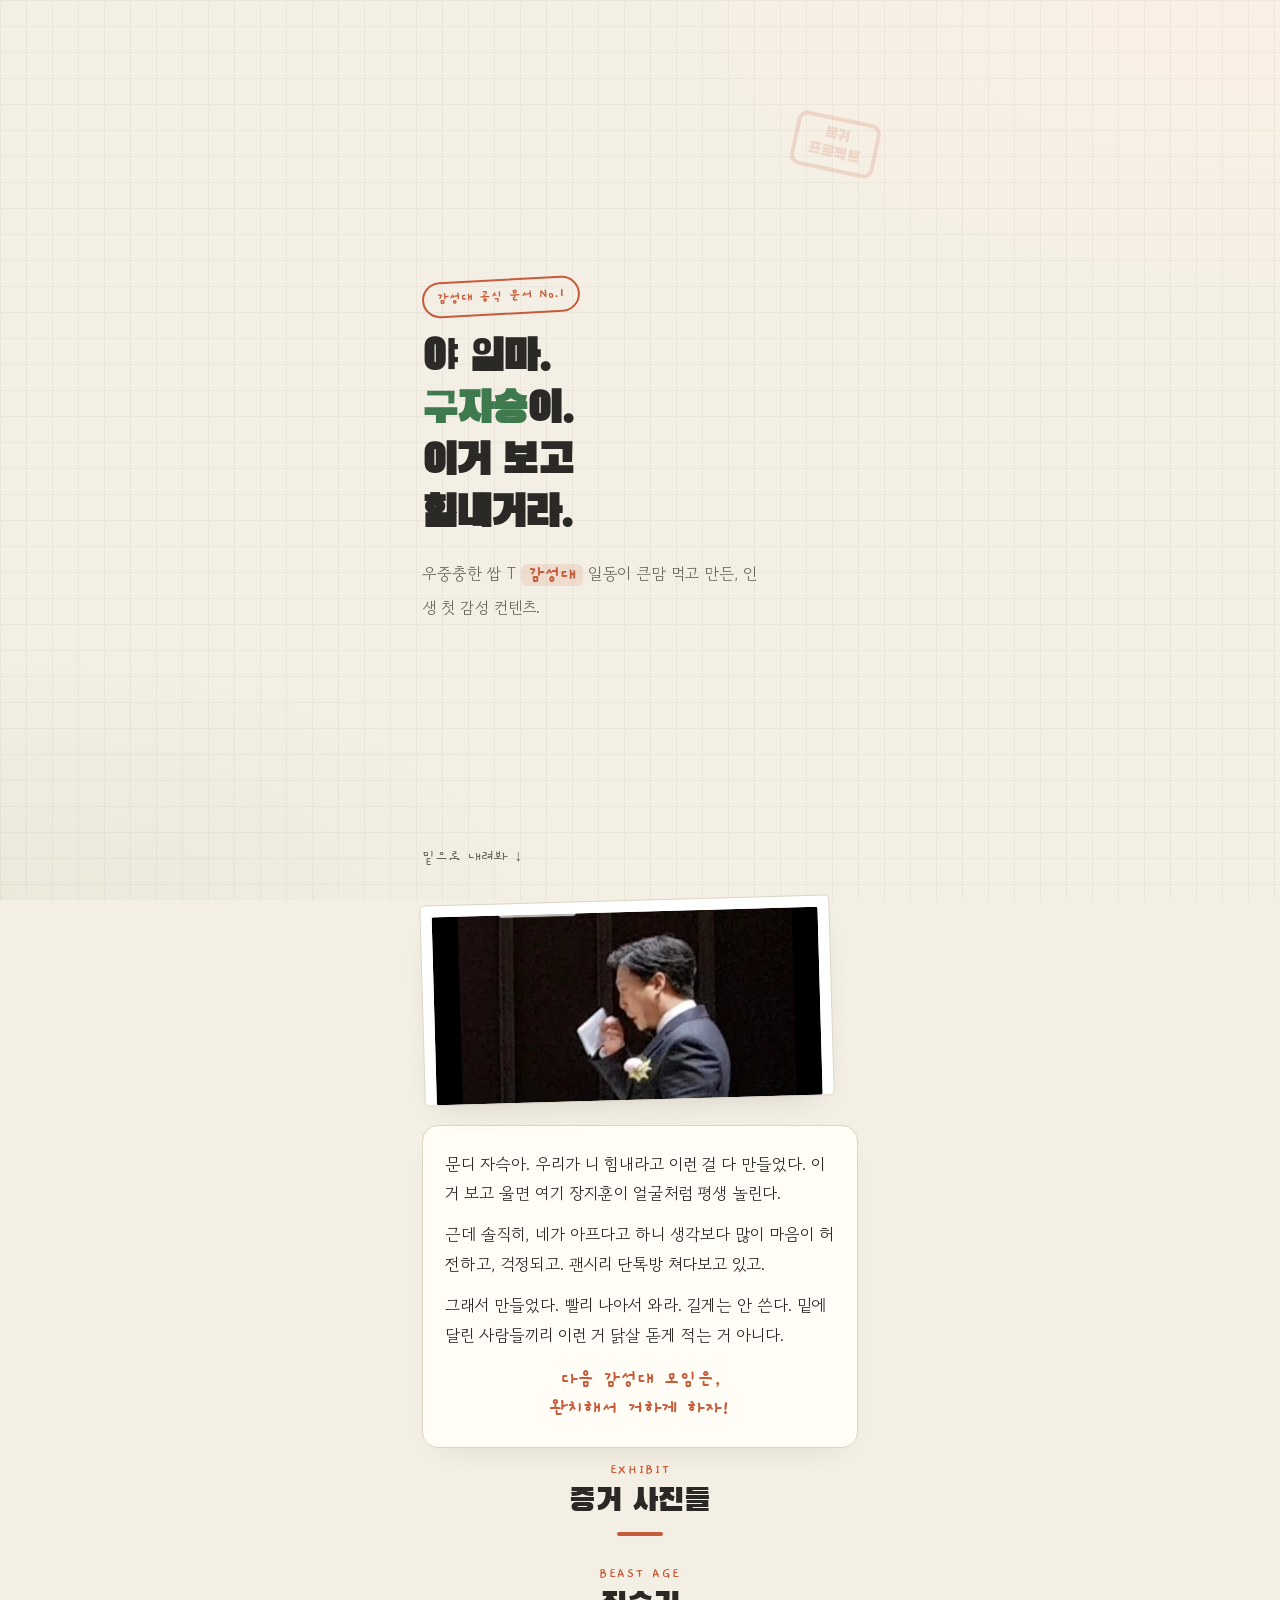
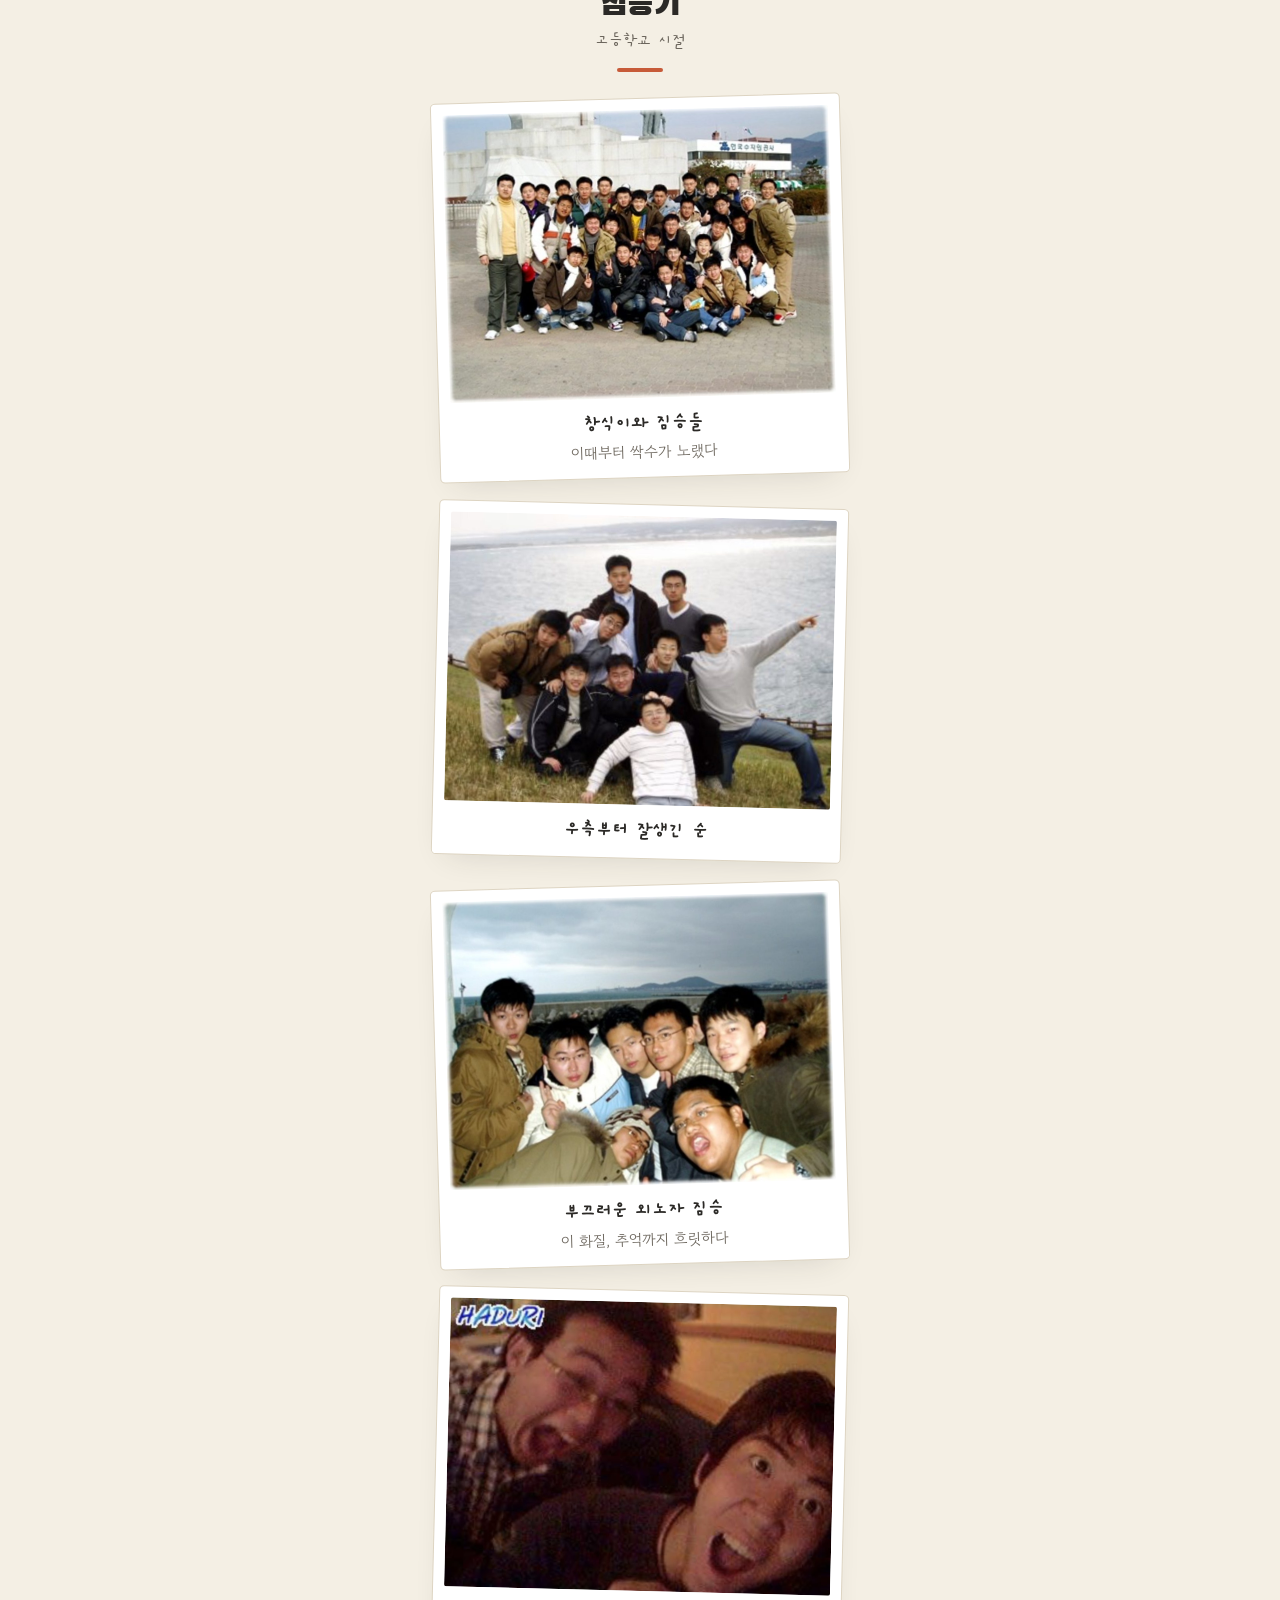
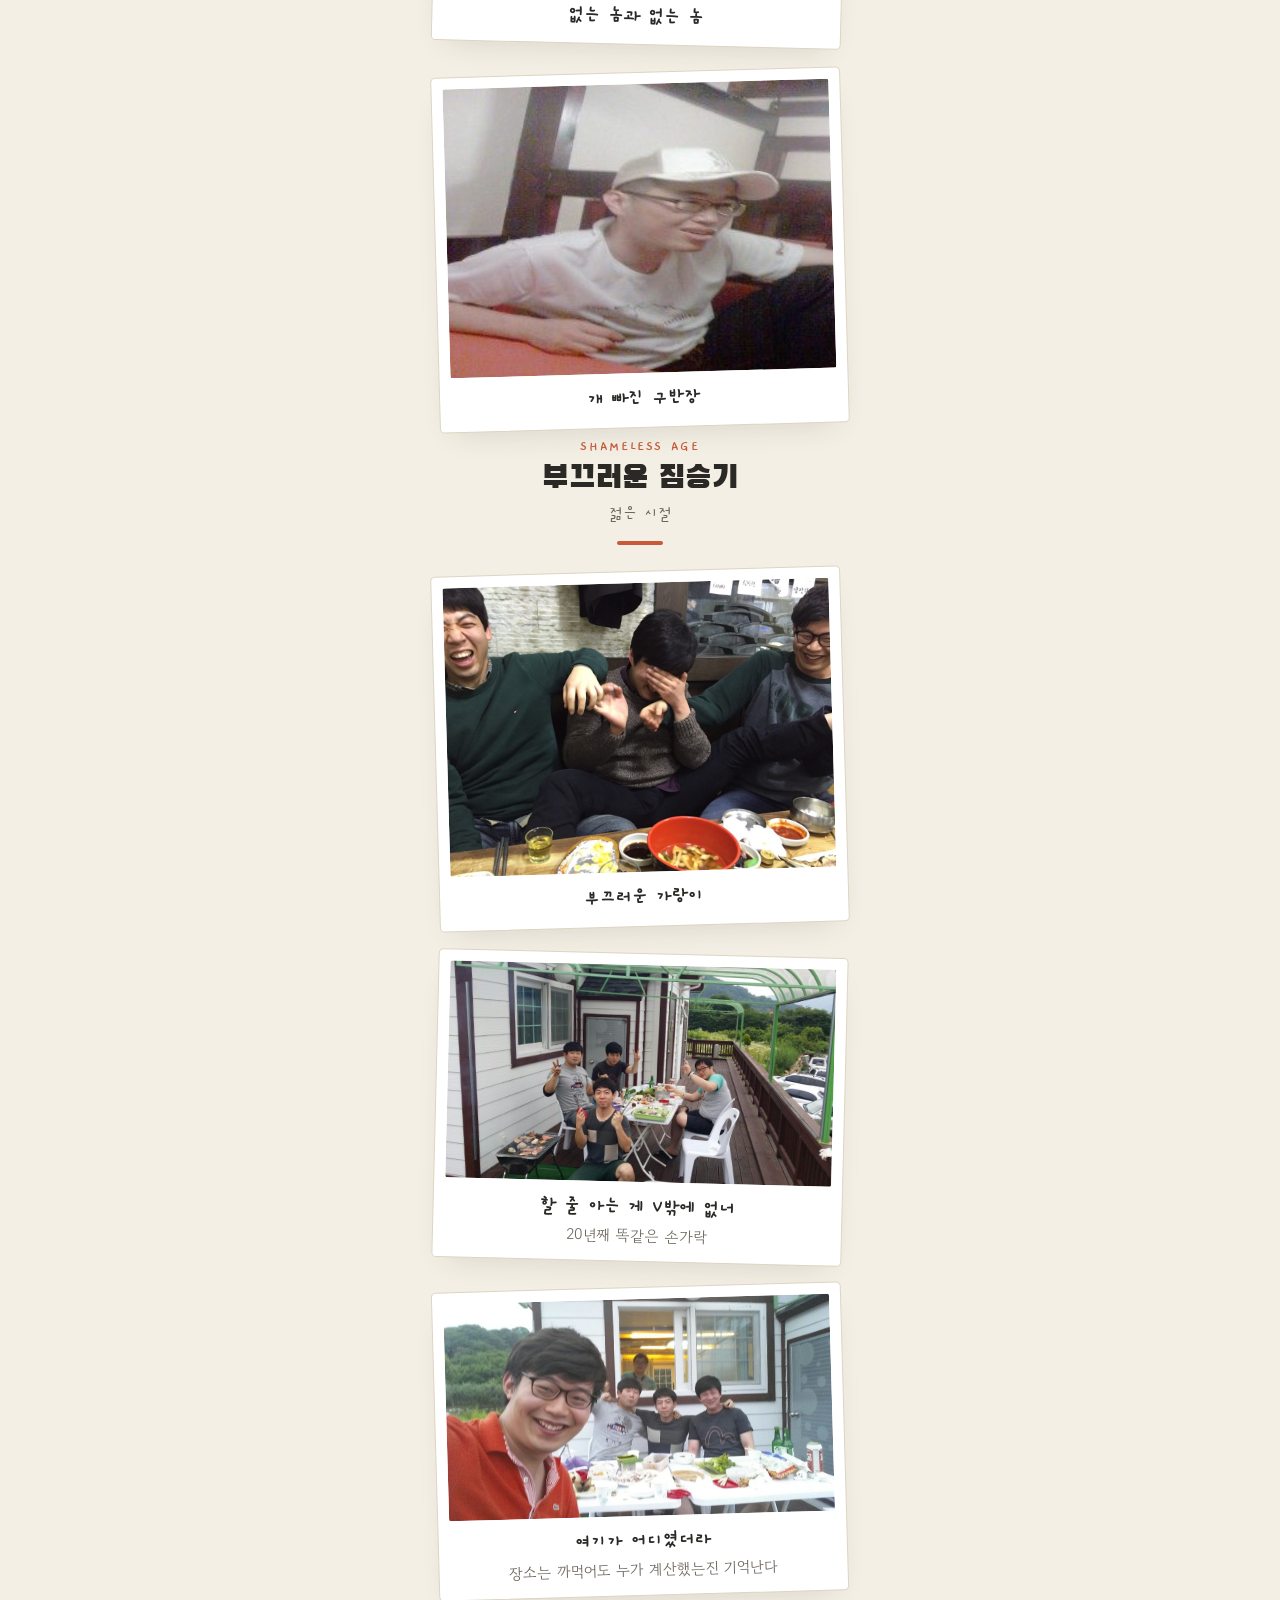
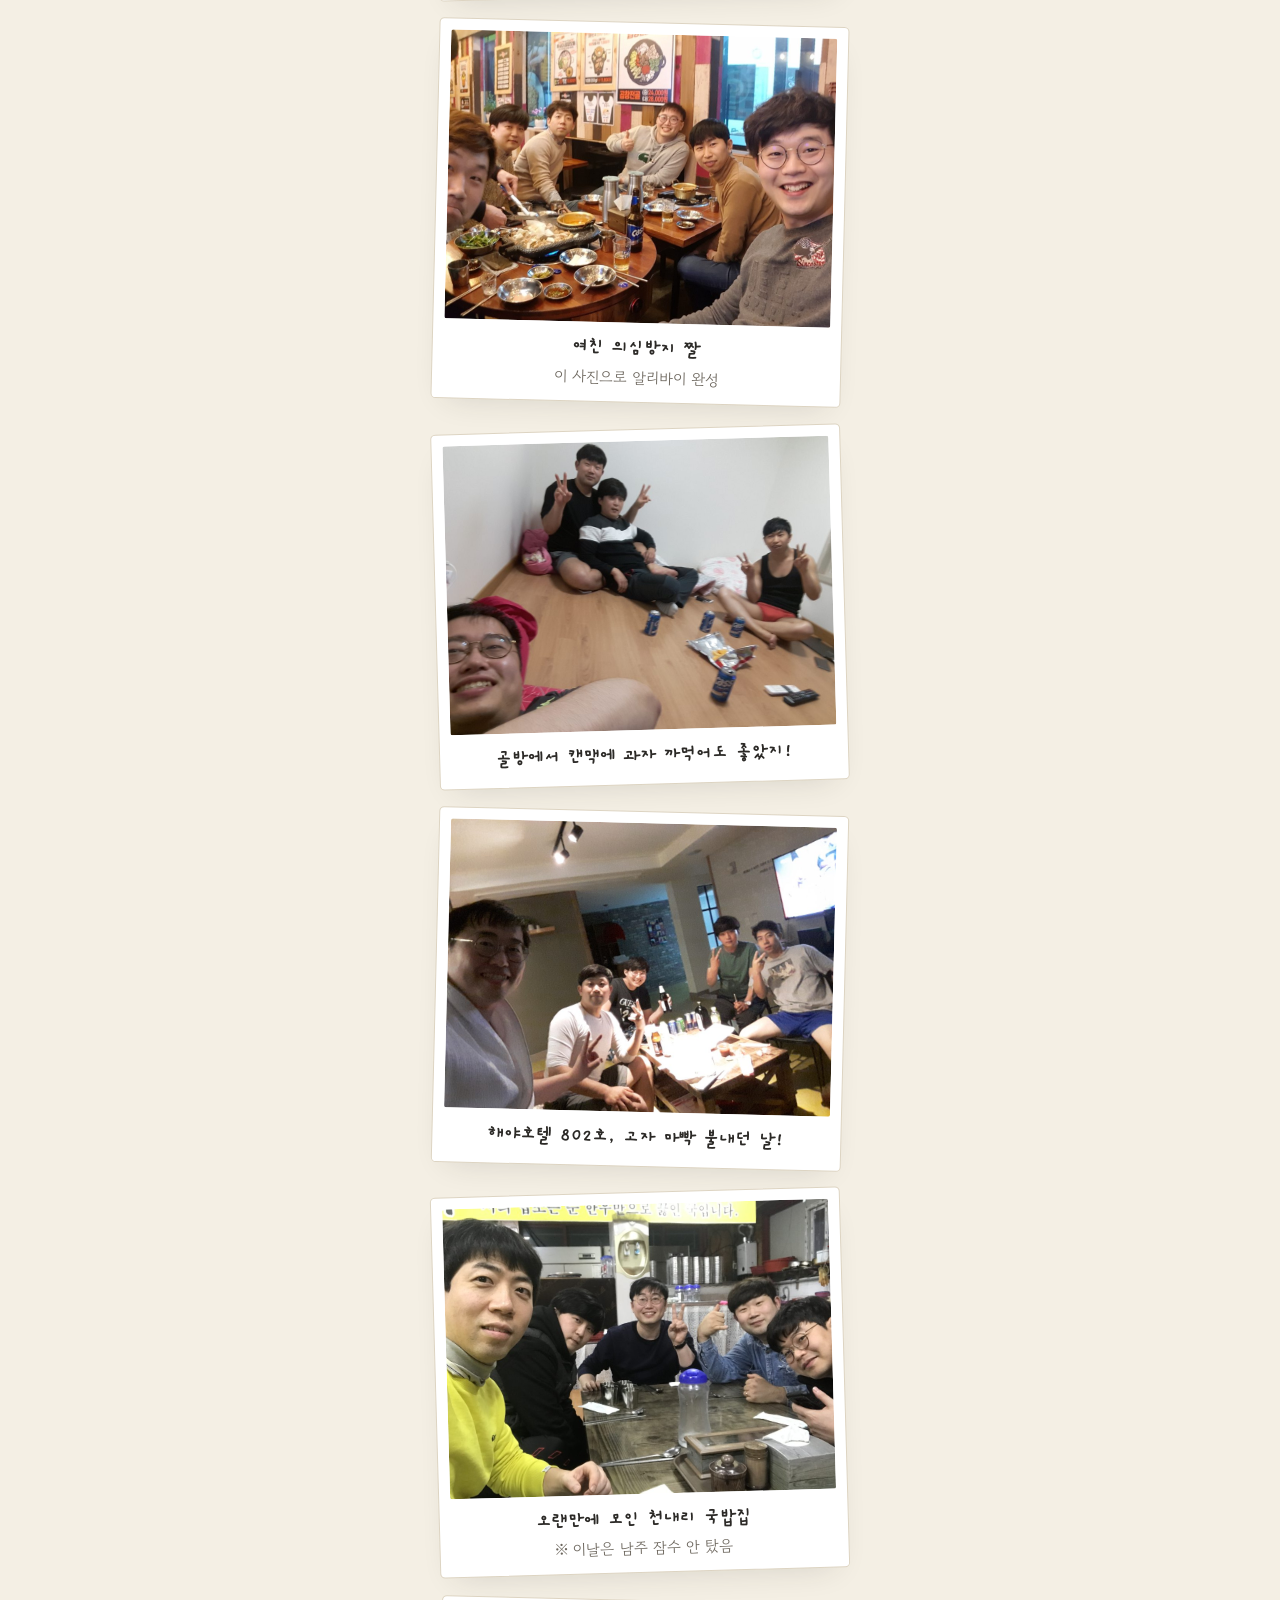
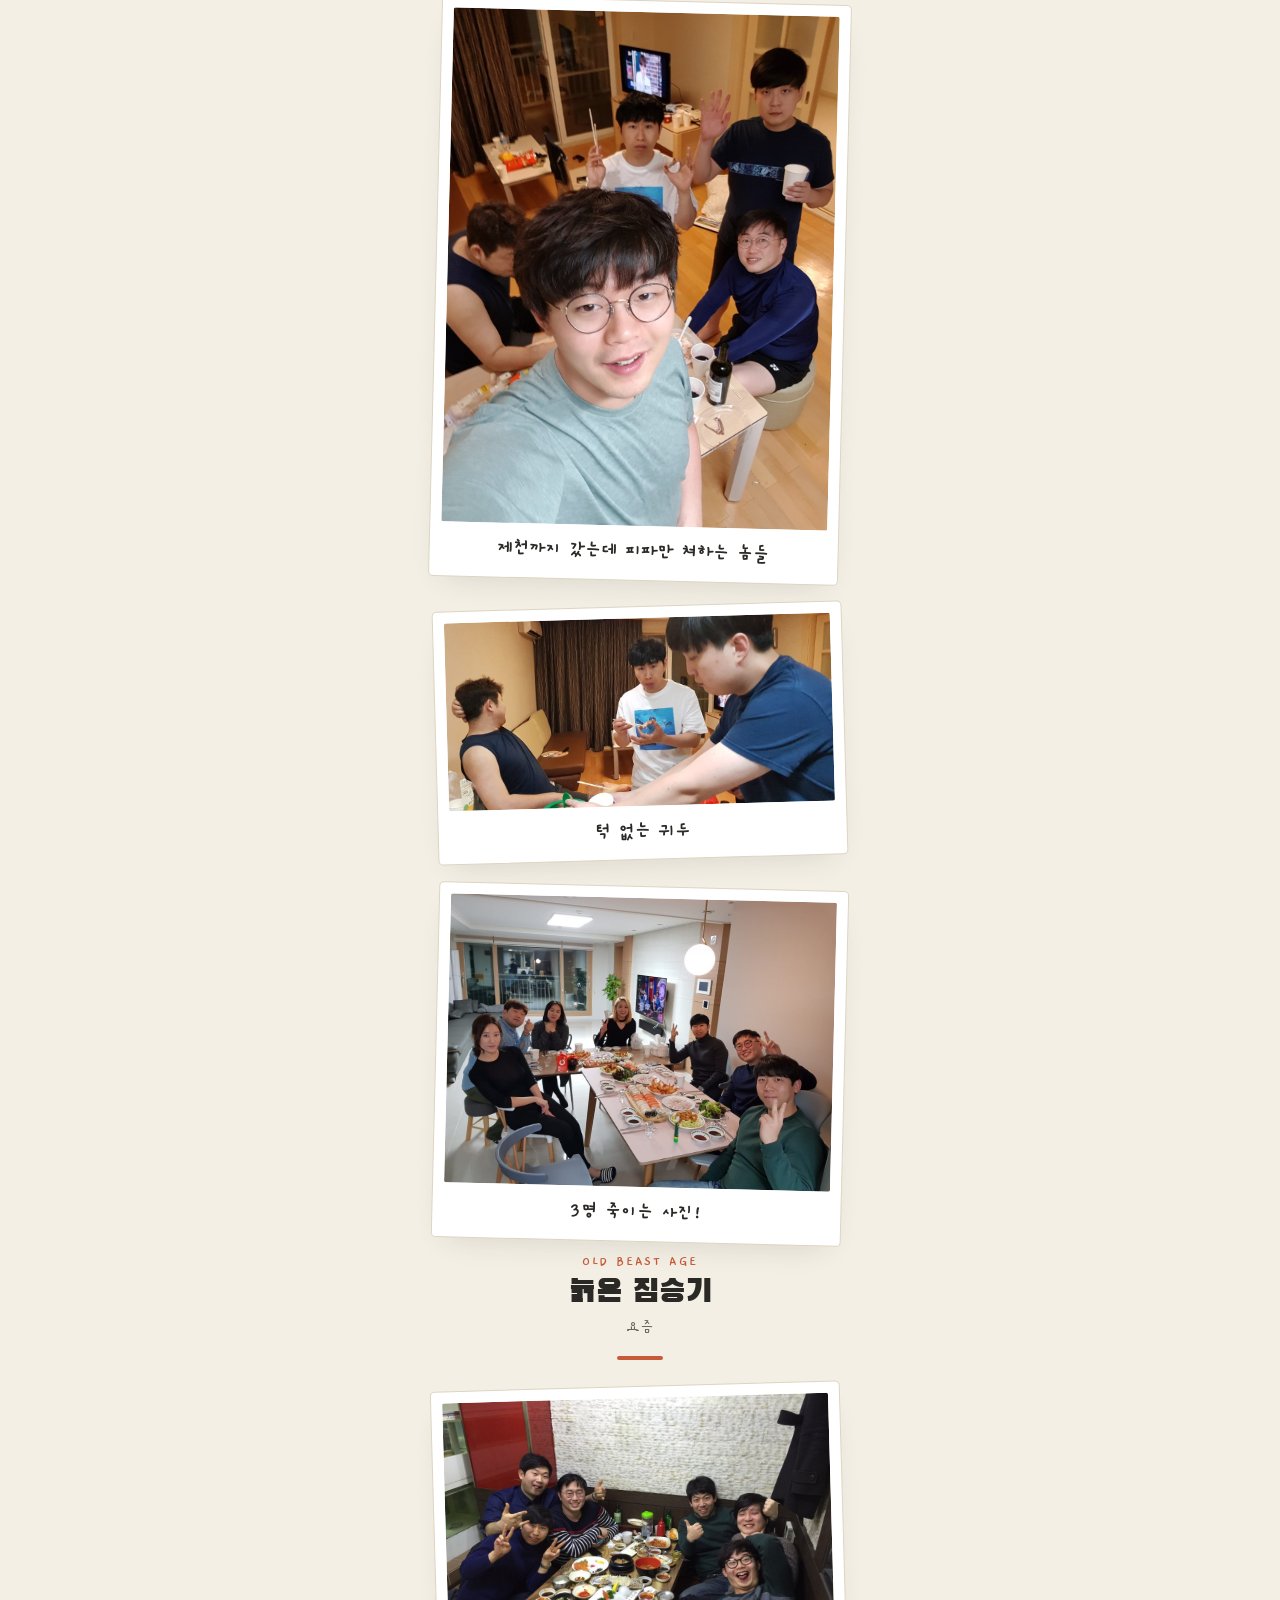
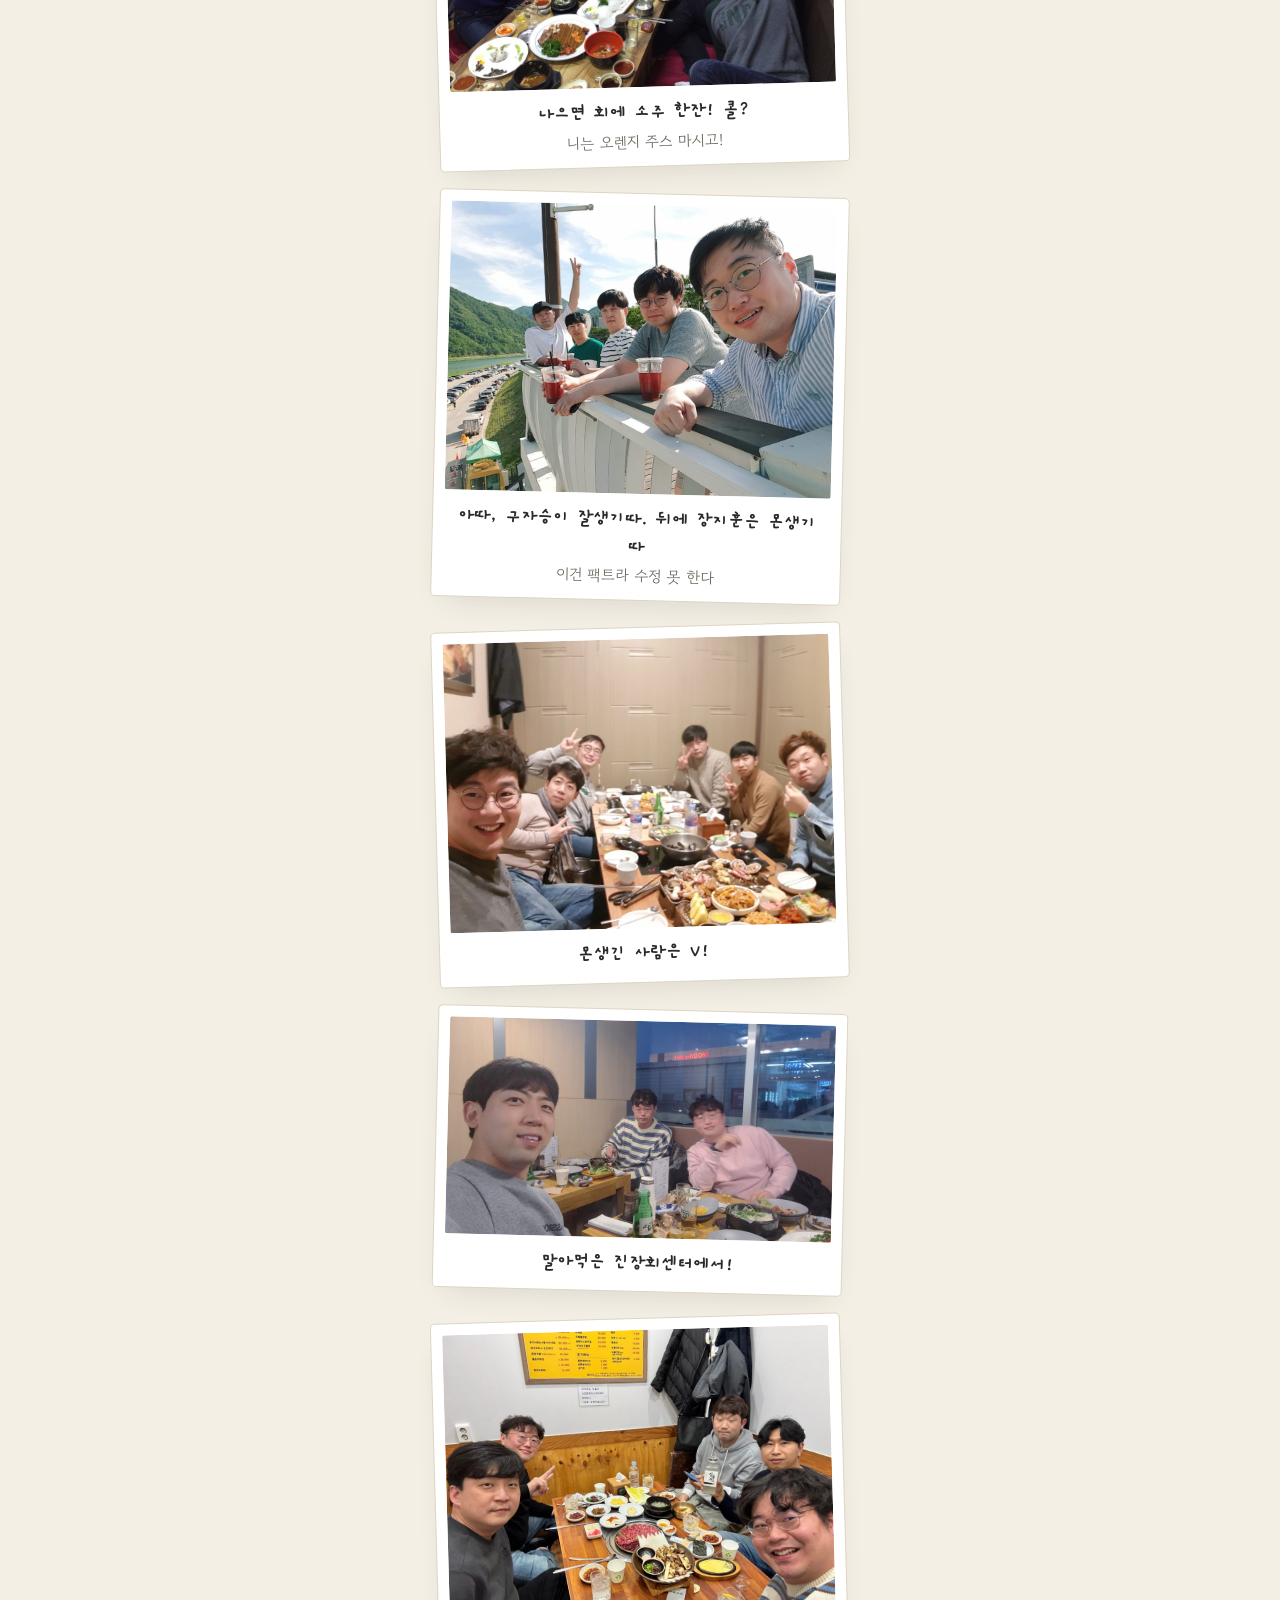
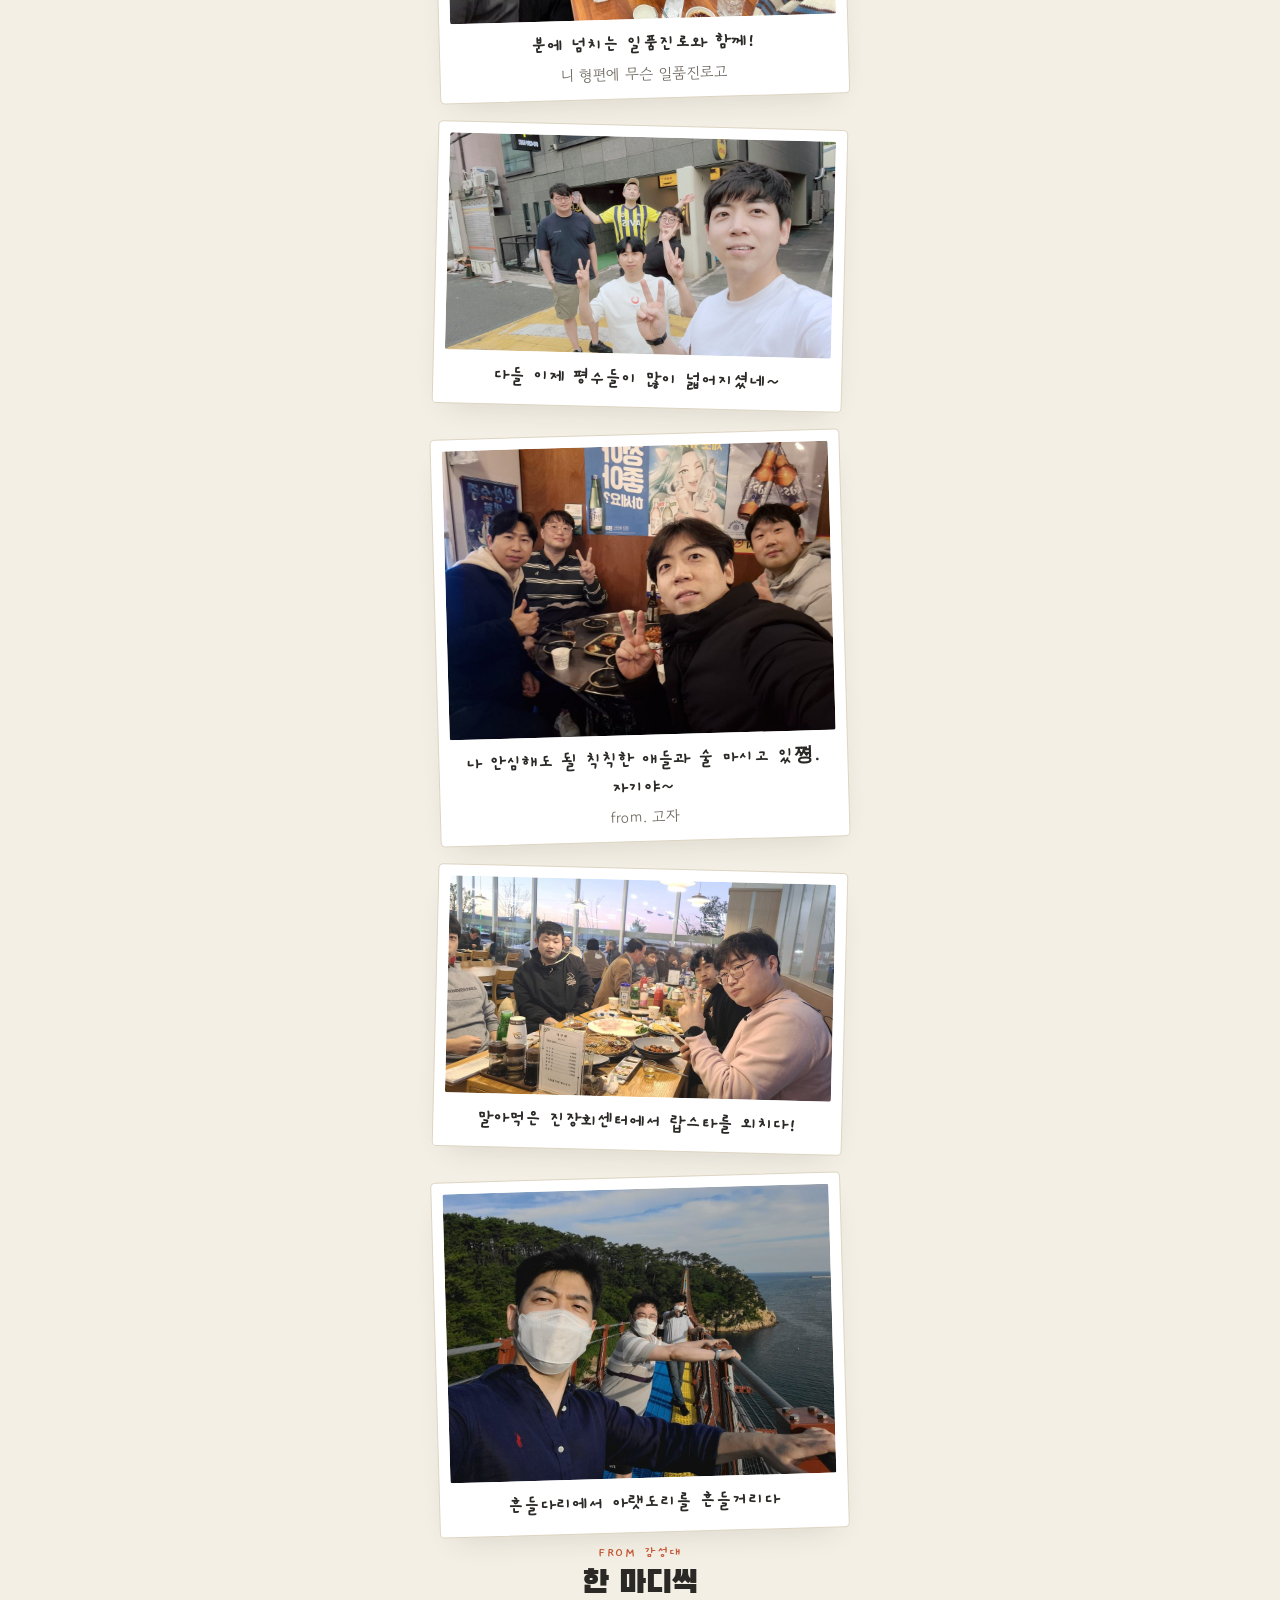
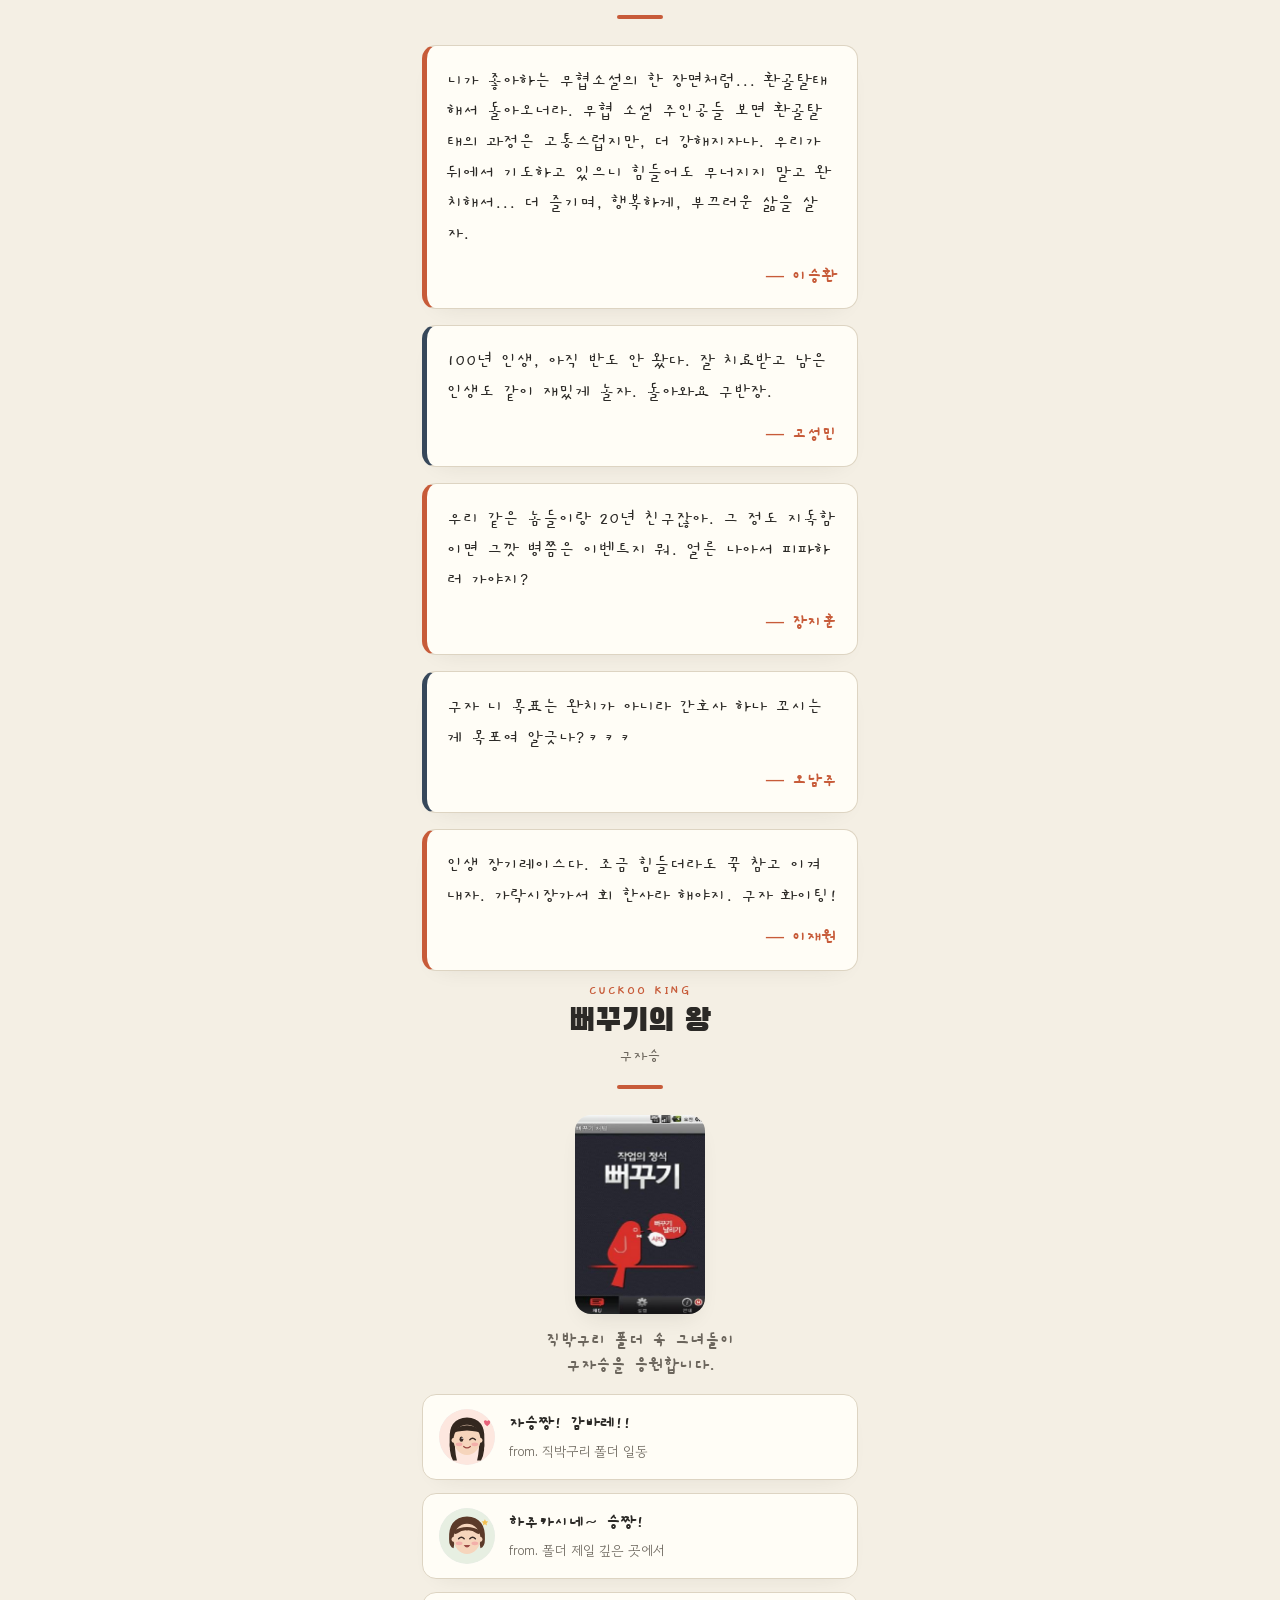
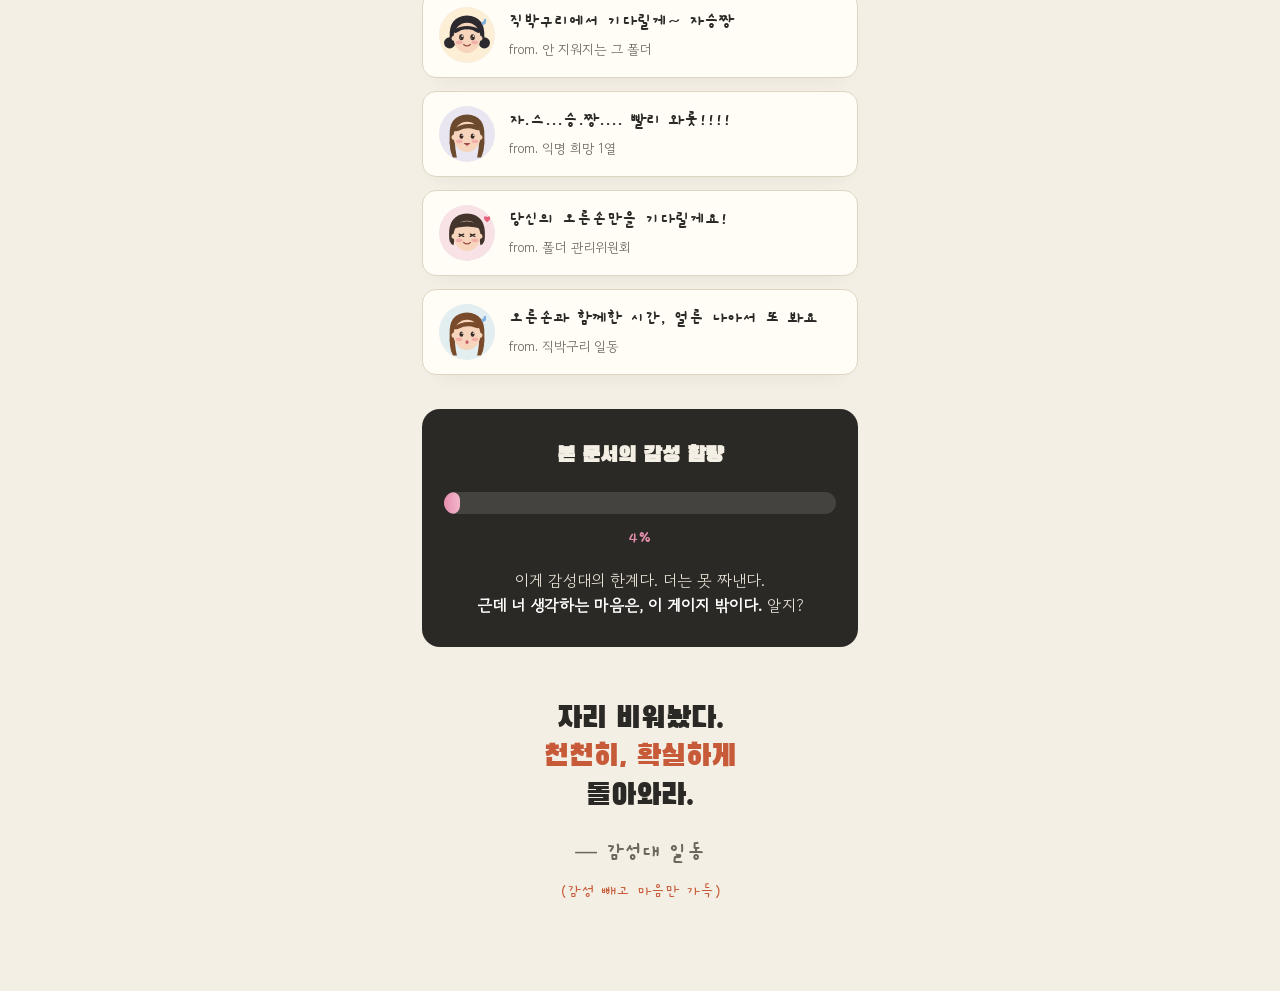
==== sales/index.html @ 0ad8c9ec "Add sales dashboard" ====
<!DOCTYPE html>
<html lang="ko"><head><meta charset="UTF-8">
<meta name="viewport" content="width=device-width,initial-scale=1.0,maximum-scale=1.0,user-scalable=no">
<title>감성대 공식 문서 No.1 — 구자승 복귀 프로젝트</title>
<link rel="preconnect" href="https://fonts.googleapis.com"><link rel="preconnect" href="https://fonts.gstatic.com" crossorigin>
<link href="https://fonts.googleapis.com/css2?family=Black+Han+Sans&family=Gowun+Dodum&family=Gaegu:wght@400;700&display=swap" rel="stylesheet">
<style>
:root{--bg:#F4EFE4;--paper:#FFFDF6;--ink:#2B2926;--soft:#6B655C;--line:#DDD4C2;--accent:#C75B39;--accent2:#36475A;--shadow:rgba(43,41,38,.16);}
*{margin:0;padding:0;box-sizing:border-box;-webkit-tap-highlight-color:transparent;}
html{scroll-behavior:smooth;}
body{font-family:'Gowun Dodum',sans-serif;color:var(--ink);background:var(--bg);line-height:1.8;overflow-x:hidden;-webkit-font-smoothing:antialiased;}
.bgw{position:fixed;inset:0;z-index:-1;background:radial-gradient(100% 70% at 100% 0%,#FBEFE6 0%,transparent 50%),radial-gradient(90% 60% at 0% 100%,#EAE9DA 0%,transparent 50%),var(--bg);}
.bgw::after{content:"";position:absolute;inset:0;opacity:.04;background-image:linear-gradient(var(--ink) 1px,transparent 1px),linear-gradient(90deg,var(--ink) 1px,transparent 1px);background-size:26px 26px;}
.stage{max-width:480px;margin:0 auto;padding:0 22px;}
.cover{min-height:100vh;display:flex;flex-direction:column;justify-content:center;position:relative;}
.tag{display:inline-block;font-family:'Gaegu';font-weight:700;font-size:.92rem;color:var(--accent);border:2px solid var(--accent);border-radius:30px;padding:3px 13px;align-self:flex-start;transform:rotate(-3deg);opacity:0;animation:pop .6s .2s forwards;}
.cover h1{font-family:'Black Han Sans';font-size:2.7rem;line-height:1.2;margin:18px 0 16px;letter-spacing:-.02em;opacity:0;animation:rise .8s .4s forwards;}
.cover h1 em{color:#3F7A4E;font-style:normal;}
.cover .sub{font-size:1rem;color:var(--soft);max-width:340px;opacity:0;animation:rise .8s .7s forwards;}
.cover .sub b{color:var(--accent);font-family:'Gaegu';font-weight:700;font-size:1.25rem;background:rgba(199,91,57,.12);padding:1px 7px;border-radius:6px;}
.stamp{position:absolute;top:13vh;right:2px;font-family:'Black Han Sans';color:rgba(199,91,57,.16);border:4px solid rgba(199,91,57,.16);border-radius:10px;padding:6px 12px;font-size:1rem;transform:rotate(12deg);text-align:center;line-height:1.1;}
.hint{position:absolute;bottom:28px;left:22px;font-family:'Gaegu';font-size:1rem;color:var(--soft);opacity:0;animation:fade .8s 1.4s forwards;}
.hint b{display:inline-block;animation:bob 1.5s infinite;}
@keyframes pop{from{opacity:0;transform:rotate(-3deg) scale(.7);}to{opacity:1;transform:rotate(-3deg) scale(1);}}
@keyframes rise{from{opacity:0;transform:translateY(24px);}to{opacity:1;transform:none;}}
@keyframes fade{to{opacity:1;}}
@keyframes bob{0%,100%{transform:translateY(0);}50%{transform:translateY(5px);}}
section{padding:42px 0;}
.reveal{opacity:0;transform:translateY(28px);transition:.8s ease;}
.reveal.on{opacity:1;transform:none;}
.intro{background:var(--paper);border:1px solid var(--line);border-radius:16px;padding:24px 22px;box-shadow:0 14px 30px -20px var(--shadow);margin-top:24px;}
.intro p{font-size:1.04rem;}
.intro p+p{margin-top:11px;}
.intro .last{color:var(--accent);font-family:'Gaegu';font-weight:700;font-size:1.3rem;margin-top:14px;text-align:center;line-height:1.4;}
.chapdiv{text-align:center;margin:8px 0 26px;}
.chapdiv .en{font-family:'Gaegu';font-weight:700;color:var(--accent);letter-spacing:.12em;font-size:.85rem;}
.chapdiv .chap{font-family:'Black Han Sans';font-size:2rem;line-height:1.1;margin:2px 0;}
.chapdiv .chapsub{font-family:'Gaegu';font-size:1.05rem;color:var(--soft);}
.chapdiv::after{content:"";display:block;width:46px;height:4px;background:var(--accent);border-radius:4px;margin:12px auto 0;}
.photos{display:flex;flex-direction:column;gap:26px;}
.pic{background:#fff;padding:11px 11px 0;border-radius:5px;width:94%;align-self:center;box-shadow:0 14px 32px -16px var(--shadow);border:1px solid var(--line);}
.pic:nth-child(odd){transform:rotate(-1.6deg);}
.pic:nth-child(even){transform:rotate(1.4deg);}
.pic .frame{width:100%;border-radius:2px;overflow:hidden;background:#eee;}
.pic .frame img{width:100%;display:block;}
.cap{font-family:'Gaegu';font-weight:700;font-size:1.22rem;text-align:center;padding:12px 8px 14px;line-height:1.4;}
.cap .num{display:inline-block;font-size:.72rem;color:#fff;background:var(--accent);border-radius:20px;padding:1px 9px;margin-right:7px;vertical-align:middle;font-weight:700;}
.cap .sub{font-family:'Gowun Dodum';font-weight:400;font-size:.95rem;color:var(--soft);margin-top:4px;}
.msgs{display:flex;flex-direction:column;gap:16px;}
.note{background:var(--paper);border:1px solid var(--line);border-radius:14px;padding:20px 20px 16px;box-shadow:0 10px 24px -18px var(--shadow);border-left:5px solid var(--accent);}
.note:nth-child(even){border-left-color:var(--accent2);}
.note .blank{font-family:'Gaegu';font-size:1.15rem;color:#B8AE9C;min-height:2.6em;border-bottom:2px dashed var(--line);padding-bottom:8px;}
.note .filled{font-family:'Gaegu';font-size:1.2rem;color:var(--ink);line-height:1.6;}
.note .who{text-align:right;margin-top:10px;font-family:'Gaegu';font-weight:700;font-size:1.12rem;color:var(--accent);}
.teaser{text-align:center;background:var(--ink);color:#F4EFE4;border-radius:18px;padding:30px 22px;}
.teaser .en{font-family:'Gaegu';font-weight:700;color:var(--accent);letter-spacing:.1em;}
.teaser h3{font-family:'Black Han Sans';font-size:1.7rem;margin:4px 0 8px;}
.teaser p{color:#E8E2D4;font-size:.98rem;}
.gauge-box{background:var(--ink);color:#F4EFE4;border-radius:18px;padding:28px 22px;text-align:center;margin-top:34px;}
.gauge-box h3{font-family:'Black Han Sans';font-size:1.35rem;margin-bottom:16px;}
.bar{height:22px;background:rgba(255,255,255,.12);border-radius:20px;overflow:hidden;margin:0 auto 8px;}
.bar i{display:block;height:100%;width:0;background:linear-gradient(90deg,#E58FAE,#F3B6CC);border-radius:20px;transition:width 1.3s ease .2s;}
.bar.on i{width:4%;}
.gauge-box .pct{font-family:'Gaegu';font-weight:700;font-size:1.1rem;color:#E58FAE;}
.gauge-box .punch{margin-top:14px;font-size:1rem;color:#E8E2D4;line-height:1.6;}
.gauge-box .punch b{color:#fff;}
.end{text-align:center;padding:54px 0 84px;}
.end .big{font-family:'Black Han Sans';font-size:1.85rem;line-height:1.3;}
.end .big em{color:var(--accent);font-style:normal;}
.end .sign{font-family:'Gaegu';font-weight:700;font-size:1.35rem;color:var(--soft);margin-top:18px;}
.end .ps{font-family:'Gaegu';font-size:1.05rem;color:var(--accent);margin-top:4px;}
.app{width:130px;border-radius:16px;display:block;margin:0 auto 14px;box-shadow:0 10px 24px -12px var(--shadow);}
.line{font-family:'Gaegu';font-weight:700;font-size:1.12rem;text-align:center;color:var(--soft);margin-bottom:16px;line-height:1.4;}
.bbu{display:flex;flex-direction:column;gap:13px;}
.cheer{display:flex;align-items:center;gap:14px;background:var(--paper);border:1px solid var(--line);border-radius:14px;padding:14px 16px;box-shadow:0 10px 24px -18px var(--shadow);}
.cheer .av{width:56px;height:56px;border-radius:50%;flex:0 0 auto;overflow:hidden;background:#eee;}
.cheer .av svg{width:100%;height:100%;display:block;}
.cheer .msg{font-family:'Gaegu';font-weight:700;font-size:1.12rem;line-height:1.4;}
.cheer .frm{font-size:.84rem;color:var(--soft);margin-top:3px;}
.linkbtn{display:block;width:fit-content;margin:22px auto 0;font-family:'Black Han Sans';font-size:1.25rem;background:var(--accent);color:#fff;text-decoration:none;padding:13px 36px;border-radius:30px;box-shadow:0 10px 22px -8px var(--accent);}
</style></head><body>
<div class="bgw"></div>
<div class="cover stage">
  <span class="tag">감성대 공식 문서 No.1</span>
  <div class="stamp">복귀<br>프로젝트</div>
  <h1>야 임마.<br><em>구자승</em>이.<br>이거 보고<br>힘내거라.</h1>
  <p class="sub">우중충한 쌉 T <b>감성대</b> 일동이 큰맘 먹고 만든, 인생 첫 감성 컨텐츠.</p>
  <div class="hint">밑으로 내려봐 <b>↓</b></div>
</div>
<section class="stage">
  <figure class="pic reveal"><div class="frame"><img src="[data-uri]" alt=""></div></figure>
  <div class="intro reveal">
    <p>문디 자슥아. 우리가 니 힘내라고 이런 걸 다 만들었다. 이거 보고 울면 여기 장지훈이 얼굴처럼 평생 놀린다.</p><p>근데 솔직히, 네가 아프다고 하니 생각보다 많이 마음이 허전하고, 걱정되고. 괜시리 단톡방 쳐다보고 있고.</p><p>그래서 만들었다. 빨리 나아서 와라. 길게는 안 쓴다. 밑에 달린 사람들끼리 이런 거 닭살 돋게 적는 거 아니다.</p>
    <p class="last">다음 감성대 모임은,<br>완치해서 거하게 하자!</p>
  </div>
</section>
<div class="stage"><div class="reveal chapdiv" style="margin-top:10px"><div class="en">EXHIBIT</div><div class="chap">증거 사진들</div></div></div>
<section class="stage">
  <div class="reveal chapdiv"><div class="en">BEAST AGE</div><div class="chap">짐승기</div><div class="chapsub">고등학교 시절</div></div>
  <div class="photos"><figure class="pic reveal"><div class="frame"><img src="[data-uri]" alt=""></div>
      <figcaption class="cap">창식이와 짐승들<div class="sub">이때부터 싹수가 노랬다</div></figcaption></figure><figure class="pic reveal"><div class="frame"><img src="[data-uri]" alt=""></div>
      <figcaption class="cap">우측부터 잘생긴 순</figcaption></figure><figure class="pic reveal"><div class="frame"><img src="[data-uri]" alt=""></div>
      <figcaption class="cap">부끄러운 외노자 짐승<div class="sub">이 화질, 추억까지 흐릿하다</div></figcaption></figure><figure class="pic reveal"><div class="frame"><img src="[data-uri]" alt=""></div>
      <figcaption class="cap">없는 놈과 없는 놈</figcaption></figure><figure class="pic reveal"><div class="frame"><img src="[data-uri]" alt=""></div>
      <figcaption class="cap">개 빠진 구반장</figcaption></figure></div></section><section class="stage">
  <div class="reveal chapdiv"><div class="en">SHAMELESS AGE</div><div class="chap">부끄러운 짐승기</div><div class="chapsub">젊은 시절</div></div>
  <div class="photos"><figure class="pic reveal"><div class="frame"><img src="[data-uri]" alt=""></div>
      <figcaption class="cap">부끄러운 가랑이</figcaption></figure><figure class="pic reveal"><div class="frame"><img src="[data-uri]" alt=""></div>
      <figcaption class="cap">할 줄 아는 게 V밖에 없너<div class="sub">20년째 똑같은 손가락</div></figcaption></figure><figure class="pic reveal"><div class="frame"><img src="[data-uri]" alt=""></div>
      <figcaption class="cap">여기가 어디였더라<div class="sub">장소는 까먹어도 누가 계산했는진 기억난다</div></figcaption></figure><figure class="pic reveal"><div class="frame"><img src="[data-uri]" alt=""></div>
      <figcaption class="cap">여친 의심방지 짤<div class="sub">이 사진으로 알리바이 완성</div></figcaption></figure><figure class="pic reveal"><div class="frame"><img src="[data-uri]" alt=""></div>
      <figcaption class="cap">골방에서 캔맥에 과자 까먹어도 좋았지!</figcaption></figure><figure class="pic reveal"><div class="frame"><img src="[data-uri]" alt=""></div>
      <figcaption class="cap">해야호텔 802호, 고자 마빡 불내던 날!</figcaption></figure><figure class="pic reveal"><div class="frame"><img src="[data-uri]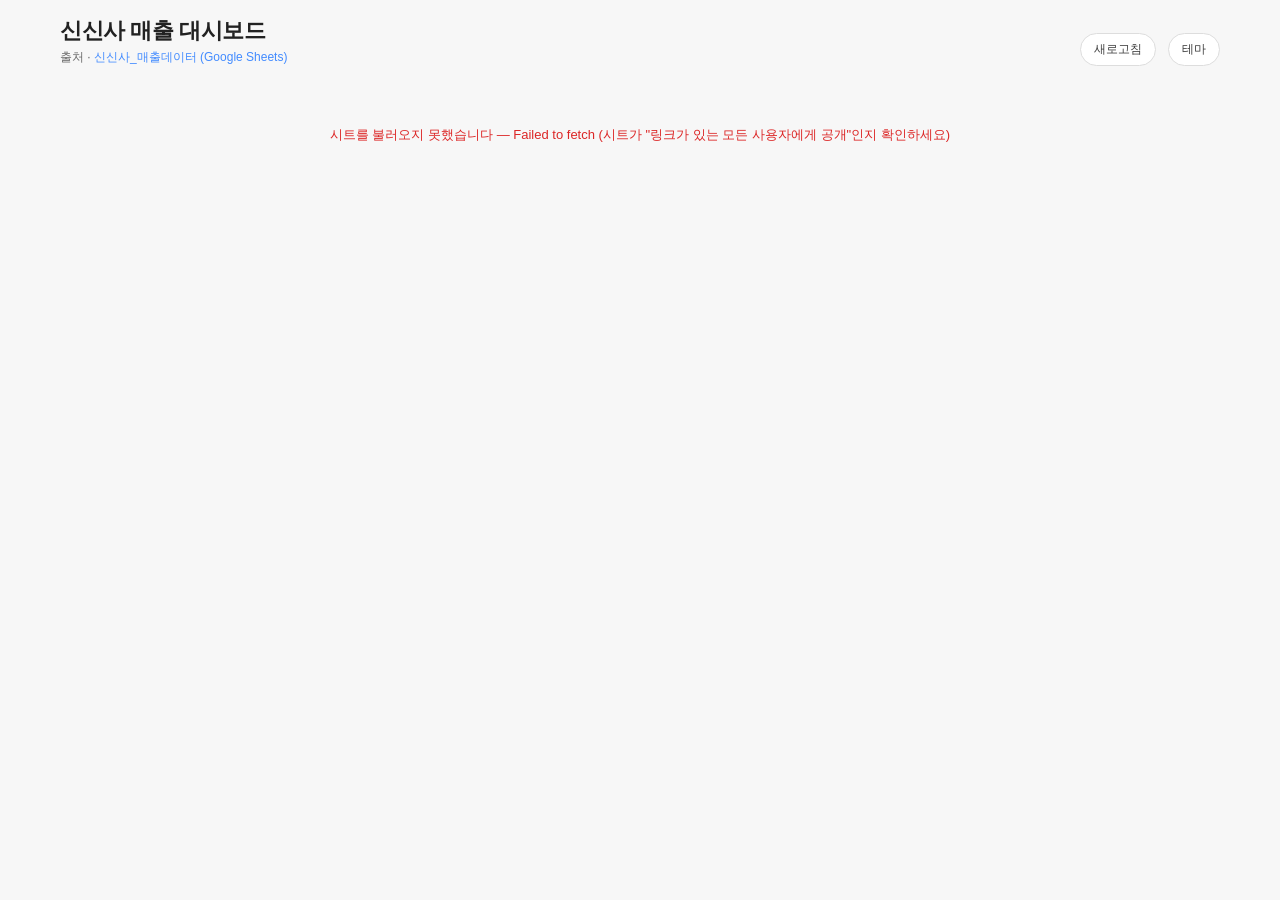
